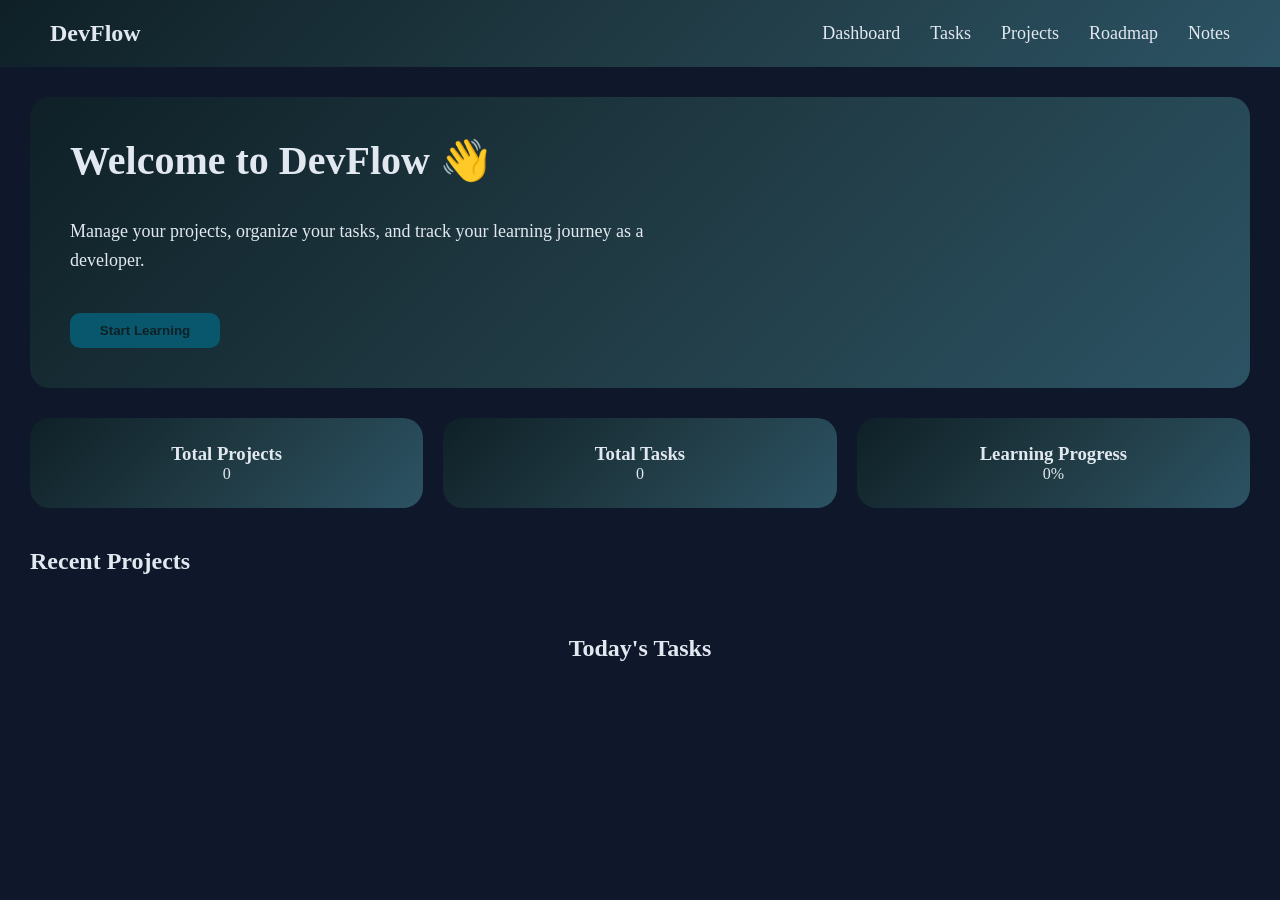
==== pages/dashboard.html @ 27e9ce6d "Organize project structure" ====
<!DOCTYPE html>
<html lang="en">
<head>
    <meta charset="UTF-8">
    <meta name="viewport" content="width=device-width, initial-scale=1.0">
    <title>DevFlow</title>
   <link rel="stylesheet" href="../styles/dashboard.css">
   <link rel="stylesheet" href="../styles/style.css">
    
</head>
<body>
<nav class="navbar"> 
    
    <div class="logo">DevFlow</div>

    <ul class="nav-links">

        <li><a href="dashboard.html">Dashboard</a></li>
         <li><a href="tasks.html">Tasks</a></li>
        <li><a href="projects.html">Projects</a></li>
        <li><a href="roadmap.html">Roadmap</a></li>
        <li><a href="notes.html">Notes</a></li>
    </ul>

</nav>
   
<main class="dashboard">
    <section class="welcome-section">

        <div class="welcome">
            <h1>Welcome to DevFlow 👋</h1><br>
            <p>
              Manage your projects, organize your tasks,
              and track your learning journey as a developer.
           </p>
           <br>

           <button class="start" id="startLearning">
             Start Learning
           </button>

         </div>
      
    </section>

    <section class="stat">
        <div class="stat-card">
            <h3>Total Projects</h3>
            <p id="totalProjects">0</p>
        </div>

        <div class="stat-card">
            <h3>Total Tasks</h3>
            <p id="totalTasks">0</p>
        </div>

        <div class="stat-card">
            <h3>Learning Progress</h3>
            <p id="learningProgress">0%</p>
        </div>

    </section>

    <section class="recent-projects" id="recentProjectsSection">

    <h2>Recent Projects</h2>

    <div class="projects-container" id="recentProjects"></div>

</section>   

<section class="today-tasks" id="todayTasksSection">

    <h2>Today's Tasks</h2>

    <div class="tasks-container" id="todayTasks">

    </div>

</section>
</main>    
<script src="../js/dashboard.js"></script>
</body>
</html>
---- styles/dashboard.css ----
/* Welcome Section CSS */

.dashboard {
    padding: 30px;
}

.welcome-section {
    background: linear-gradient(135deg, #0f2027, #203a43, #2c5364);
    border-radius: 20px;
    padding: 40px;
    display: flex;
    align-items: center;
    justify-content: space-between;
    color: #e2e8f0;
}

.welcome h1 {
    font-size: 40px;
    margin-bottom: 15px;
}

.welcome p {
    font-size: 18px;
    max-width: 600px;
    line-height: 1.6;
}

.start {
    background: #09576d;
    color: #0f2027;
    margin-top: 20px;
    height: 35px;
    width: 150px;
    font-weight: bold;
    border-radius: 10px;
    border: none;
    cursor: pointer;
    transition: all 0.3s ease;
}

.start:hover {
    background: #ffffff;
    color: #203a43;
    transform: translateY(-3px);
}

/* Statistic Card CSS */

.stat {
    display: flex;
    justify-content: space-between;
    gap: 20px;
    margin: 30px 0;
}

.stat-card {
    background: linear-gradient(135deg, #0f2027, #203a43, #2c5364);
    color: #e2e8f0;
    padding: 25px;
    border-radius: 20px;
    flex: 1;
    text-align: center;
    transition: 0.3s ease;
}

.stat-card:hover {
    transform: translateY(-8px);
}

/* Recent Projects CSS */

.recent-projects {
    margin-top: 40px;
}

.recent-projects h2 {
    margin-bottom: 20px;
}

.projects-container {
    display: flex;
    gap: 20px;
    flex-wrap: wrap;
}

.project-card {
    background: linear-gradient(135deg, #0f2027, #203a43, #2c5364);
    color: #e2e8f0;
    padding: 25px;
    border-radius: 20px;
    flex: 1;
    min-width: 250px;
    transition: 0.3s ease;
}

.project-card:hover {
    transform: translateY(-8px);
}

.project-card h3 {
    margin-bottom: 15px;
}

.project-card p {
    line-height: 1.6;
    margin-bottom: 15px;
}

.project-card span {
    font-size: 14px;
    color: #8e9a9a;
}

/* Today Tasks CSS */

.today-tasks {
    margin-top: 40px;
    text-align: center;
}

.today-tasks h2 {
    margin-bottom: 20px;
}

.tasks-container {
    display: flex;
    flex-direction: column;
    gap: 15px;
}

.task-card {
    background: linear-gradient(135deg, #0f2027, #203a43, #2c5364);
    color: #e2e8f0;
    padding: 20px;
    border-radius: 15px;
    display: flex;
    justify-content: space-between;
    align-items: center;
    transition: 0.3s ease;
    margin: 20px;
}

.task-card:hover {
    transform: translateX(8px);
}

.task-card h3 {
    margin: 0;
}

.task-card p {
    margin: 0;
    color: #8e9a9a;
    font-size: 20px;
}
@media (max-width: 768px) {

    .stat {
        flex-direction: column;
        gap: 20px;
    }

    .stat div {
        width: 80%;
        text-align: center;
    }

    .project-card {
        width: 100%;
        box-sizing: border-box;
    }

    .task-card {
        flex-direction: column;
        gap: 15px;
        text-align: center;
    }

    .task-actions {
        justify-content: center;
    }
}
---- styles/style.css ----
* {
    margin: 0;
    padding: 0;
    box-sizing: border-box;
}

body {
    background: #0f172a;
    color: #e2e8f0;
}
/* Nav CSS */

.navbar {
    display: flex;
    justify-content: space-between;
    align-items: center;
    padding: 20px 50px;
    background: linear-gradient(135deg, #0f2027, #203a43, #2c5364);
}

.logo {
    font-size: 24px;
    font-weight: bold;
    color: #e2e8f0;
}

.nav-links {
    display: flex;
    list-style: none;
    gap: 30px;
}

.nav-links a {
    text-decoration: none;
    color: #e2e8f0;
    font-size: 18px;
}

.nav-links a:hover {
    color: #22d3ee;
    opacity: 0.7;
}
@media (max-width: 768px) {

    nav {
        flex-direction: column;
        gap: 15px;
        padding: 20px;
    }
}
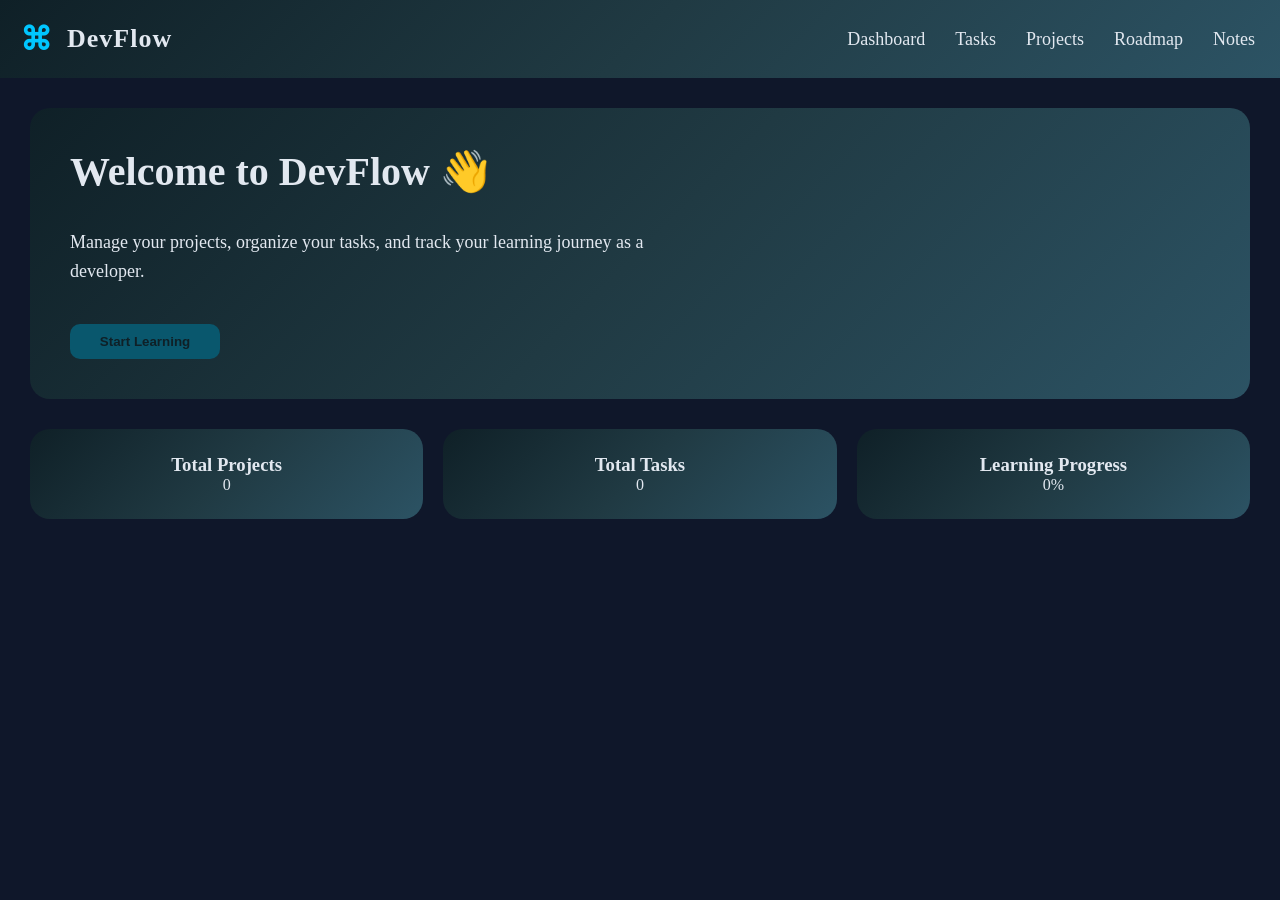
==== commit c1d8524f: "Update pages, styling, and responsive design" ====
--- a/pages/dashboard.html
+++ b/pages/dashboard.html
@@ -4,14 +4,18 @@
     <meta charset="UTF-8">
     <meta name="viewport" content="width=device-width, initial-scale=1.0">
     <title>DevFlow</title>
+
    <link rel="stylesheet" href="../styles/dashboard.css">
    <link rel="stylesheet" href="../styles/style.css">
+  
     
 </head>
 <body>
 <nav class="navbar"> 
     
-    <div class="logo">DevFlow</div>
+    <div class="logo">
+        <span>⌘</span> DevFlow
+    </div>
 
     <ul class="nav-links">
 
@@ -79,6 +83,6 @@
 
 </section>
 </main>    
-<script src="../js/dashboard.js"></script>
+<script src="../JS/dashboard.js"></script>
 </body>
 </html>
--- a/styles/dashboard.css
+++ b/styles/dashboard.css
@@ -1,8 +1,10 @@
-/* Welcome Section CSS */
+/* Dashboard */
 
 .dashboard {
     padding: 30px;
 }
+
+/* Welcome Section */
 
 .welcome-section {
     background: linear-gradient(135deg, #0f2027, #203a43, #2c5364);
@@ -44,7 +46,7 @@
     transform: translateY(-3px);
 }
 
-/* Statistic Card CSS */
+/* Statistic Card */
 
 .stat {
     display: flex;
@@ -67,7 +69,7 @@
     transform: translateY(-8px);
 }
 
-/* Recent Projects CSS */
+/* Recent Projects */
 
 .recent-projects {
     margin-top: 40px;
@@ -111,7 +113,7 @@
     color: #8e9a9a;
 }
 
-/* Today Tasks CSS */
+/* Today Tasks */
 
 .today-tasks {
     margin-top: 40px;
@@ -152,31 +154,4 @@
     margin: 0;
     color: #8e9a9a;
     font-size: 20px;
-}
-@media (max-width: 768px) {
-
-    .stat {
-        flex-direction: column;
-        gap: 20px;
-    }
-
-    .stat div {
-        width: 80%;
-        text-align: center;
-    }
-
-    .project-card {
-        width: 100%;
-        box-sizing: border-box;
-    }
-
-    .task-card {
-        flex-direction: column;
-        gap: 15px;
-        text-align: center;
-    }
-
-    .task-actions {
-        justify-content: center;
-    }
 }
--- a/styles/style.css
+++ b/styles/style.css
@@ -8,20 +8,49 @@
     background: #0f172a;
     color: #e2e8f0;
 }
+
 /* Nav CSS */
 
 .navbar {
     display: flex;
     justify-content: space-between;
     align-items: center;
-    padding: 20px 50px;
+    padding: 20px 25px 20px 20px;
     background: linear-gradient(135deg, #0f2027, #203a43, #2c5364);
 }
 
+/* Logo */
+
 .logo {
-    font-size: 24px;
+    display: flex;
+    align-items: center;
+    gap: 14px;
+
+    font-size: 26px;
     font-weight: bold;
     color: #e2e8f0;
+
+    letter-spacing: 1px;
+    white-space: nowrap;
+    cursor: pointer;
+}
+
+.logo span {
+    display: flex;
+    align-items: center;
+    justify-content: center;
+
+    color: #00c6ff;
+    font-size: 32px;
+}
+
+.logo:hover {
+    color: #22d3ee;
+}
+
+.logo:hover span {
+    transform: translateY(-2px);
+    transition: 0.3s ease;
 }
 
 .nav-links {
@@ -40,6 +69,9 @@
     color: #22d3ee;
     opacity: 0.7;
 }
+
+/*Responsive*/
+
 @media (max-width: 768px) {
 
     nav {
@@ -47,4 +79,75 @@
         gap: 15px;
         padding: 20px;
     }
+
+    .stat {
+        flex-direction: column;
+        gap: 20px;
+    }
+
+    .stat div {
+        width: 80%;
+        text-align: center;
+    }
+
+    .projects-list {
+        grid-template-columns: 1fr;
+        width: 90%;
+        margin: auto;
+    }
+
+    .project-card {
+        width: 100%;
+        box-sizing: border-box;
+    }
+
+    .task-card {
+        flex-direction: column;
+        gap: 15px;
+        text-align: center;
+    }
+
+    .task-actions {
+        justify-content: center;
+    }
+
+    .add-task {
+        flex-direction: column;
+        align-items: center;
+    }
+
+    .add-task input {
+        width: 90%;
+        max-width: 400px;
+    }
+
+    .add-notes {
+        width: 90%;
+    }
+
+    .add-notes input,
+    .add-notes textarea {
+        width: 100%;
+        box-sizing: border-box;
+    }
+
+    .roadmap-item {
+        padding: 15px;
+    }
+
+    .roadmap-section {
+        width: 90%;
+    }
+
+    .projects-layout {
+        grid-template-columns: 1fr;
+    }
+
+    #projectFormContainer {
+        width: 100%;
+    }
+
+    #projectsList {
+        grid-template-columns: 1fr;
+    }
 }
